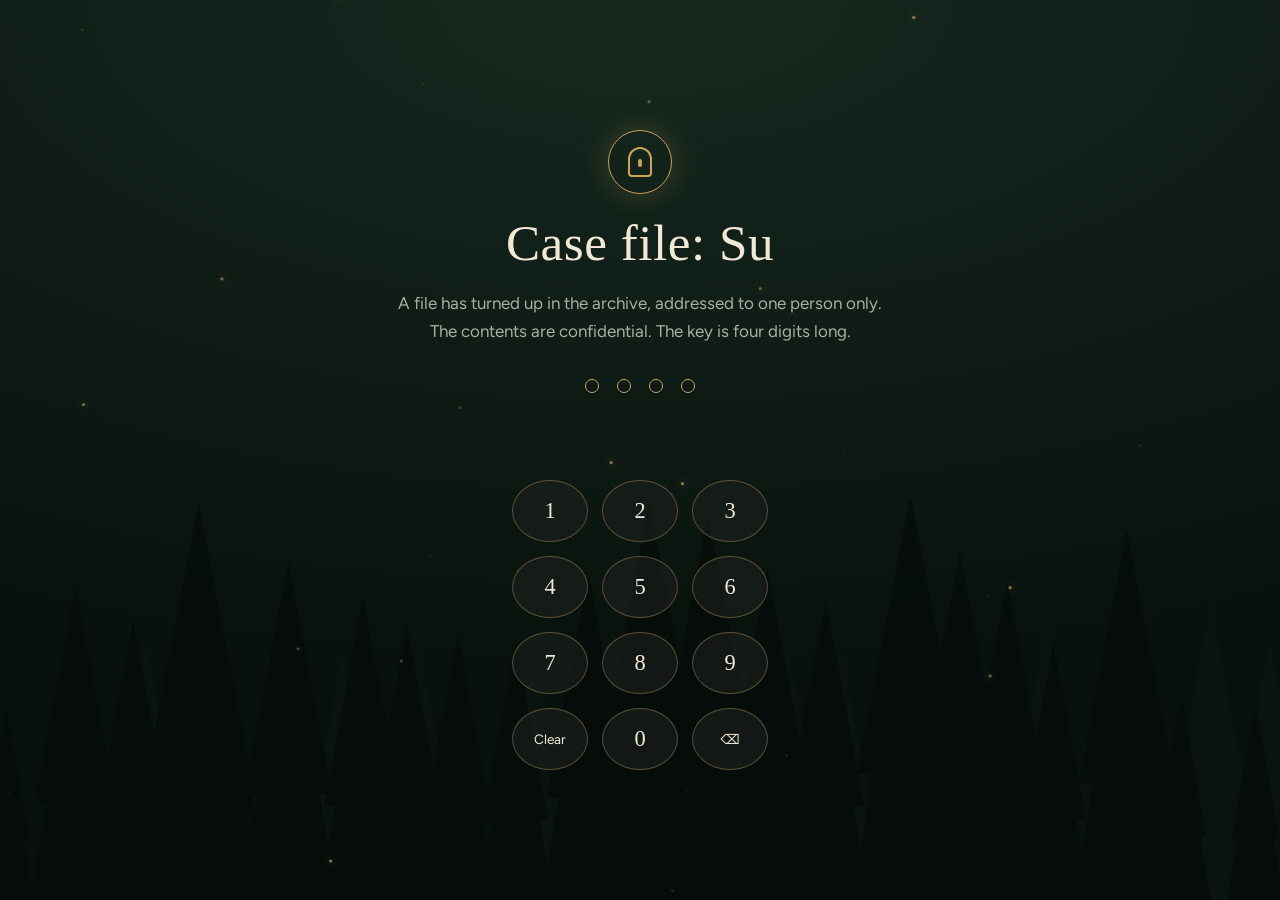
==== index.html @ fdb4d9c4 "Add files via upload" ====
<!DOCTYPE html>
<html lang="en">
<head>
<meta charset="utf-8">
<meta name="viewport" content="width=device-width, initial-scale=1">
<title>For Su — Sealed Archive</title>
<link rel="preconnect" href="https://fonts.googleapis.com">
<link rel="preconnect" href="https://fonts.gstatic.com" crossorigin>
<link href="https://fonts.googleapis.com/css2?family=IM+Fell+English:ital@0;1&family=Figtree:wght@400;500&display=swap" rel="stylesheet">
<link rel="stylesheet" href="css/style.css">
</head>
<body class="lockpage">
<canvas id="fireflies" aria-hidden="true"></canvas>
<div class="forest"></div>
<main id="lock" class="lock">
  <div class="seal" aria-hidden="true"><span></span></div>
  <h1>Case file: Su</h1>
  <p class="intro">A file has turned up in the archive, addressed to one person only.<br>The contents are confidential. The key is four digits long.</p>
  <div class="dots" aria-label="PIN progress"><i class="dot"></i><i class="dot"></i><i class="dot"></i><i class="dot"></i></div>
  <p id="msg" class="msg" role="status" aria-live="polite"></p>
  <div class="pad">
    <button class="key" data-k="1">1</button><button class="key" data-k="2">2</button><button class="key" data-k="3">3</button>
    <button class="key" data-k="4">4</button><button class="key" data-k="5">5</button><button class="key" data-k="6">6</button>
    <button class="key" data-k="7">7</button><button class="key" data-k="8">8</button><button class="key" data-k="9">9</button>
    <button class="key small" data-k="clear" aria-label="Clear">Clear</button><button class="key" data-k="0">0</button><button class="key small" data-k="back" aria-label="Backspace">&#9003;</button>
  </div>
</main>
<script src="js/config.js"></script>
<script src="js/common.js"></script>
<script src="js/pin.js"></script>
</body>
</html>
---- css/style.css ----
:root{--deep:#07100c;--forest:#0f1d16;--moss:#2c4a3a;--char:#1a1f1d;--gold:#c9a45c;--gold-soft:#e2be6e;--ivory:#f1e9d6;--mute:#a9b0a3;
--serif:"IM Fell English",Georgia,"Times New Roman",serif;--sans:"Figtree",system-ui,-apple-system,"Segoe UI",sans-serif}
*{box-sizing:border-box}
html{scroll-behavior:smooth}
body{margin:0;background:radial-gradient(120% 80% at 50% 0,#17291f 0,var(--forest) 45%,var(--deep) 100%) fixed;color:var(--ivory);font:17px/1.65 var(--sans);min-height:100vh;overflow-x:hidden}
#fireflies{position:fixed;inset:0;pointer-events:none;z-index:1}
.forest{position:fixed;left:0;right:0;bottom:0;height:46vh;z-index:0;pointer-events:none;opacity:.9}
.forest svg{width:100%;height:100%;display:block}
h1,h2{font-family:var(--serif);font-weight:400;letter-spacing:.01em;line-height:1.15;margin:0}
p{max-width:34em}
button{font:inherit;cursor:pointer;color:var(--ivory)}
:focus-visible{outline:2px solid var(--gold-soft);outline-offset:3px}
.btn{background:transparent;border:1px solid var(--gold);padding:.7em 1.5em;border-radius:999px;transition:background .3s,box-shadow .3s,opacity .3s}
.btn:hover:not(:disabled){background:rgba(201,164,92,.16);box-shadow:0 0 22px rgba(226,190,110,.25)}
.btn:disabled{opacity:.35;cursor:default}
.btn.solid{background:var(--gold);color:#1b1608}
.btn.solid:hover:not(:disabled){background:var(--gold-soft)}

/* ---------- PIN page ---------- */
.lock{position:relative;z-index:2;min-height:100vh;display:flex;flex-direction:column;align-items:center;justify-content:center;text-align:center;padding:28px 20px;animation:rise 1.4s ease both}
@keyframes rise{from{opacity:0;transform:translateY(14px)}}
.lock h1{font-size:clamp(2rem,6vw,3.2rem);margin:.4em 0 .3em}
.intro{color:var(--mute);margin:0 auto 1.6em}
.seal{width:64px;height:64px;border-radius:50%;border:1px solid var(--gold);display:grid;place-items:center;box-shadow:0 0 30px rgba(201,164,92,.25);transition:all .9s}
.seal span{width:24px;height:30px;border:2px solid var(--gold);border-radius:12px 12px 4px 4px;position:relative;transition:transform .6s .1s}
.seal span:after{content:"";position:absolute;left:50%;top:10px;width:4px;height:8px;background:var(--gold);transform:translateX(-50%);border-radius:2px}
.lock.open .seal{box-shadow:0 0 90px 24px rgba(226,190,110,.55);border-color:var(--gold-soft)}
.lock.open .seal span{transform:translateY(-8px) rotate(-18deg)}
.lock.open{animation:fadeout 1.2s .6s ease forwards}
@keyframes fadeout{to{opacity:0;filter:blur(6px)}}
.dots{display:flex;gap:18px;margin:.4em 0}
.dot{width:14px;height:14px;border-radius:50%;border:1px solid var(--gold);transition:all .25s}
.dot.on{background:var(--gold-soft);box-shadow:0 0 14px var(--gold-soft)}
.msg{min-height:3.2em;margin:.8em auto;color:var(--gold-soft);font-style:italic;font-family:var(--serif);font-size:1.05rem}
.pad{display:grid;grid-template-columns:repeat(3,76px);gap:14px}
.key{height:62px;border-radius:50%;width:76px;border:1px solid rgba(201,164,92,.4);background:rgba(26,31,29,.7);font-size:1.4rem;font-family:var(--serif);transition:all .2s}
.key.small{font-size:.85rem;font-family:var(--sans)}
.key:hover{border-color:var(--gold-soft);background:rgba(201,164,92,.14)}
.key:active{transform:scale(.93)}
.shake{animation:shake .5s}
@keyframes shake{20%,60%{transform:translateX(-9px)}40%,80%{transform:translateX(9px)}}

/* ---------- Archive page ---------- */
main.story{position:relative;z-index:2}
section{min-height:100vh;display:flex;flex-direction:column;align-items:center;justify-content:center;text-align:center;padding:90px 20px}
section h2{font-size:clamp(1.9rem,6vw,3.2rem);margin-bottom:.4em}
section p{margin:.3em auto}
.hush{color:var(--mute)}
/* cake */
.cake-wrap{width:min(440px,92vw);margin:10px auto 6px;position:relative}
.cake-wrap svg{width:100%;height:auto;overflow:visible}
.half{transition:transform 1.3s cubic-bezier(.6,.1,.2,1)}
.cut .half.l{transform:translateX(-62px)}
.cut .half.r{transform:translateX(62px)}
.face{opacity:0;transition:opacity .6s .5s}
.cut .face{opacity:1}
.cut .candle{opacity:0;transition:opacity .5s}
.flame{transform-origin:200px 98px;animation:flick 1.6s infinite ease-in-out;transition:opacity .5s}
@keyframes flick{0%,100%{transform:scale(1,1) rotate(-2deg)}50%{transform:scale(.92,1.08) rotate(2deg)}}
.wish .flame{animation:flick .6s infinite ease-in-out;filter:drop-shadow(0 0 14px #ffd36b)}
.glow{transition:opacity .6s}
.out .flame,.out .glow{opacity:0}
.smoke{opacity:0;stroke:#cfd6cc;fill:none;stroke-width:2;stroke-linecap:round}
.out:not(.cut) .smoke{animation:smoke 2.6s ease-out forwards}
@keyframes smoke{0%{opacity:.7;transform:translateY(0)}100%{opacity:0;transform:translateY(-34px)}}
.knife{opacity:0;transition:none}
.slicing .knife{animation:knife 1s ease-in forwards}
@keyframes knife{0%{opacity:1;transform:translateY(-80px)}70%{opacity:1;transform:translateY(0)}100%{opacity:0;transform:translateY(0)}}
.line{min-height:4.6em;font-family:var(--serif);font-size:1.25rem;color:var(--gold-soft);max-width:26em;transition:opacity .5s}
.btns{display:flex;gap:12px;flex-wrap:wrap;justify-content:center;margin-top:.6em}
.confetti{position:fixed;width:6px;height:10px;border-radius:2px;z-index:5;pointer-events:none;animation:fall 2.6s ease-in forwards}
@keyframes fall{to{transform:translate(var(--dx),70vh) rotate(var(--r));opacity:0}}
/* voice */
.player{width:min(560px,100%);margin-top:26px;padding:22px 20px 16px;border:1px solid rgba(201,164,92,.35);border-radius:18px;background:rgba(14,22,18,.78);backdrop-filter:blur(6px);box-shadow:0 20px 60px rgba(0,0,0,.45)}
.prow{display:flex;align-items:center;gap:14px}
.play{flex:none;width:58px;height:58px;border-radius:50%;border:1px solid var(--gold);background:rgba(201,164,92,.12);display:grid;place-items:center;transition:all .25s}
.play:hover{background:rgba(201,164,92,.28);box-shadow:0 0 22px rgba(226,190,110,.3)}
.play svg{width:22px;height:22px;fill:var(--gold-soft)}
.wave{flex:1;height:58px;display:flex;align-items:center;gap:2px;cursor:pointer;touch-action:none;position:relative}
.wave i{flex:1;min-width:2px;border-radius:2px;background:rgba(241,233,214,.22);transition:background .15s}
.wave i.done{background:var(--gold-soft)}
.track{position:relative;height:22px;margin:10px 0 2px;cursor:pointer;touch-action:none}
.track:before{content:"";position:absolute;left:0;right:0;top:10px;height:2px;background:rgba(241,233,214,.2);border-radius:2px}
.fill{position:absolute;left:0;top:10px;height:2px;background:var(--gold);width:0}
.knob{position:absolute;top:4px;left:0;width:14px;height:14px;margin-left:-7px;border-radius:50%;background:var(--gold-soft);box-shadow:0 0 12px rgba(226,190,110,.7)}
.times{display:flex;justify-content:space-between;align-items:center;font-variant-numeric:tabular-nums;color:var(--mute);font-size:.9rem}
.replay{background:none;border:0;color:var(--gold-soft);padding:6px 4px;font-size:.9rem}
.audiomsg{color:var(--gold-soft);font-size:.9rem;min-height:1.4em;margin-top:6px}
/* film */
.film{width:min(760px,100%);margin-top:26px;aspect-ratio:16/9;position:relative;border-radius:14px;overflow:hidden;border:1px solid rgba(201,164,92,.4);background:linear-gradient(160deg,#1d3427,#0a120e);box-shadow:0 24px 70px rgba(0,0,0,.55)}
.film img,.film iframe{position:absolute;inset:0;width:100%;height:100%;border:0;object-fit:cover}
.film img{opacity:.8;transition:opacity .4s,transform .8s}
.film button.thumb{position:absolute;inset:0;width:100%;border:0;background:linear-gradient(0deg,rgba(7,16,12,.65),rgba(7,16,12,.1));display:grid;place-items:center;padding:0}
.film:hover img{opacity:1;transform:scale(1.03)}
.bigplay{width:84px;height:84px;border-radius:50%;border:1.5px solid var(--gold-soft);background:rgba(7,16,12,.55);display:grid;place-items:center;box-shadow:0 0 40px rgba(226,190,110,.35);transition:transform .3s}
.film:hover .bigplay{transform:scale(1.08)}
.bigplay svg{width:30px;height:30px;fill:var(--gold-soft);margin-left:5px}
/* ending */
.ending{min-height:60vh}
.ending h2{font-size:clamp(1.7rem,5vw,2.6rem)}
@media (max-width:420px){.pad{grid-template-columns:repeat(3,68px);gap:12px}.key{width:68px;height:56px}.prow{gap:10px}.play{width:50px;height:50px}}
@media (prefers-reduced-motion:reduce){*,*:before,*:after{animation-duration:.01ms!important;animation-iteration-count:1!important;transition-duration:.01ms!important}html{scroll-behavior:auto}}
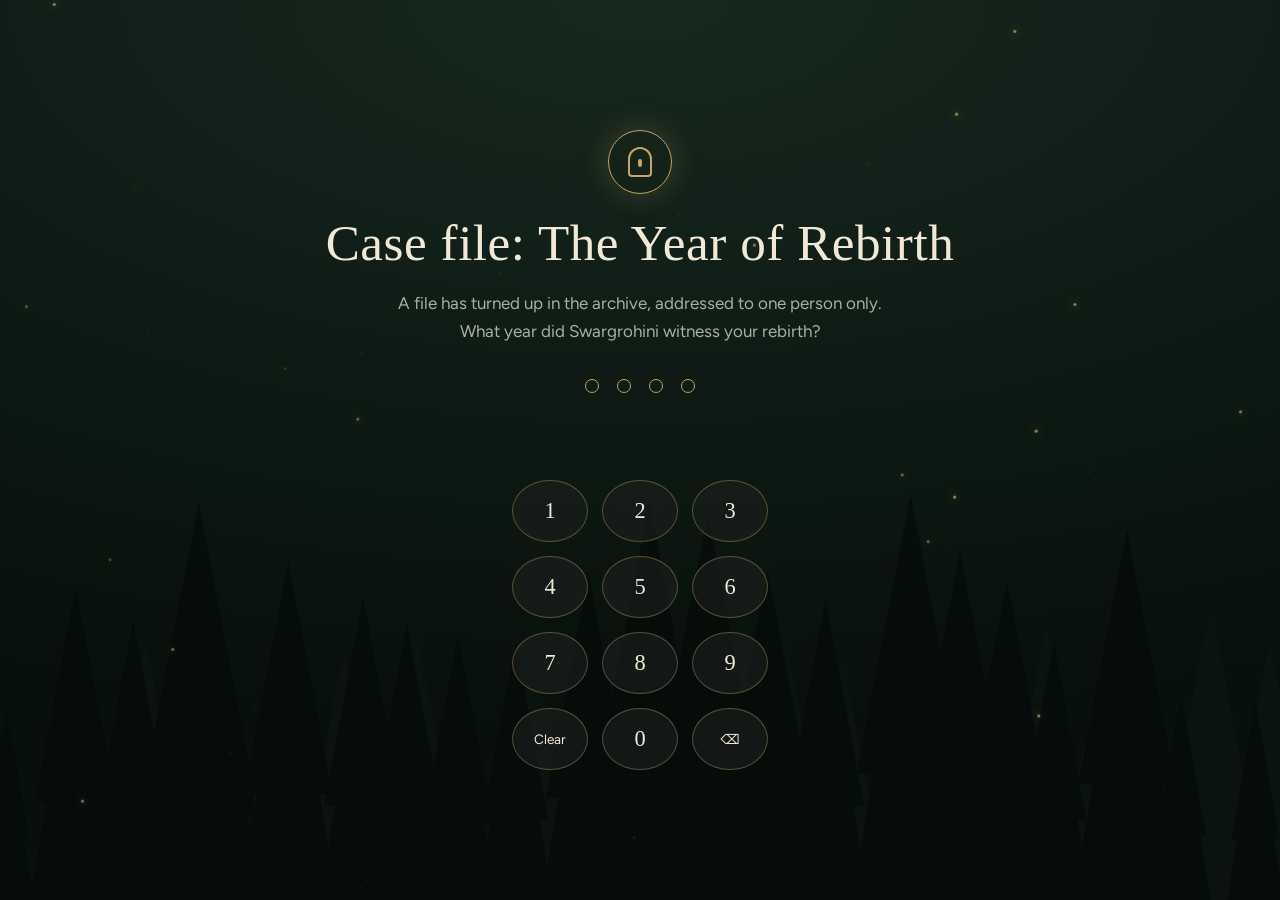
==== commit f1058167: "Update index.html" ====
--- a/index.html
+++ b/index.html
@@ -14,8 +14,8 @@
 <div class="forest"></div>
 <main id="lock" class="lock">
   <div class="seal" aria-hidden="true"><span></span></div>
-  <h1>Case file: Su</h1>
-  <p class="intro">A file has turned up in the archive, addressed to one person only.<br>The contents are confidential. The key is four digits long.</p>
+  <h1>Case file: The Year of Rebirth</h1>
+  <p class="intro">A file has turned up in the archive, addressed to one person only.<br>What year did Swargrohini witness your rebirth?</p>
   <div class="dots" aria-label="PIN progress"><i class="dot"></i><i class="dot"></i><i class="dot"></i><i class="dot"></i></div>
   <p id="msg" class="msg" role="status" aria-live="polite"></p>
   <div class="pad">
--- a/css/style.css
+++ b/css/style.css
@@ -87,9 +87,34 @@
 .replay{background:none;border:0;color:var(--gold-soft);padding:6px 4px;font-size:.9rem}
 .audiomsg{color:var(--gold-soft);font-size:.9rem;min-height:1.4em;margin-top:6px}
 /* film */
-.film{width:min(760px,100%);margin-top:26px;aspect-ratio:16/9;position:relative;border-radius:14px;overflow:hidden;border:1px solid rgba(201,164,92,.4);background:linear-gradient(160deg,#1d3427,#0a120e);box-shadow:0 24px 70px rgba(0,0,0,.55)}
-.film img,.film iframe{position:absolute;inset:0;width:100%;height:100%;border:0;object-fit:cover}
-.film img{opacity:.8;transition:opacity .4s,transform .8s}
+
+.film {
+  width: 100%;
+  max-width: 760px;
+  margin: 26px auto 0;
+  aspect-ratio: 16 / 9;
+  position: relative;
+  border-radius: 14px;
+  overflow: hidden;
+  border: 1px solid rgba(201, 164, 92, .4);
+  background: #0a120e;
+  box-shadow: 0 24px 70px rgba(0, 0, 0, .3);
+}
+
+.film img,
+.film iframe {
+  position: absolute;
+  inset: 0;
+  width: 100%;
+  height: 100%;
+  border: 0;
+}
+
+.film img {
+  object-fit: cover;
+  opacity: .8;
+  transition: opacity .4s, transform .8s;
+}
 .film button.thumb{position:absolute;inset:0;width:100%;border:0;background:linear-gradient(0deg,rgba(7,16,12,.65),rgba(7,16,12,.1));display:grid;place-items:center;padding:0}
 .film:hover img{opacity:1;transform:scale(1.03)}
 .bigplay{width:84px;height:84px;border-radius:50%;border:1.5px solid var(--gold-soft);background:rgba(7,16,12,.55);display:grid;place-items:center;box-shadow:0 0 40px rgba(226,190,110,.35);transition:transform .3s}
